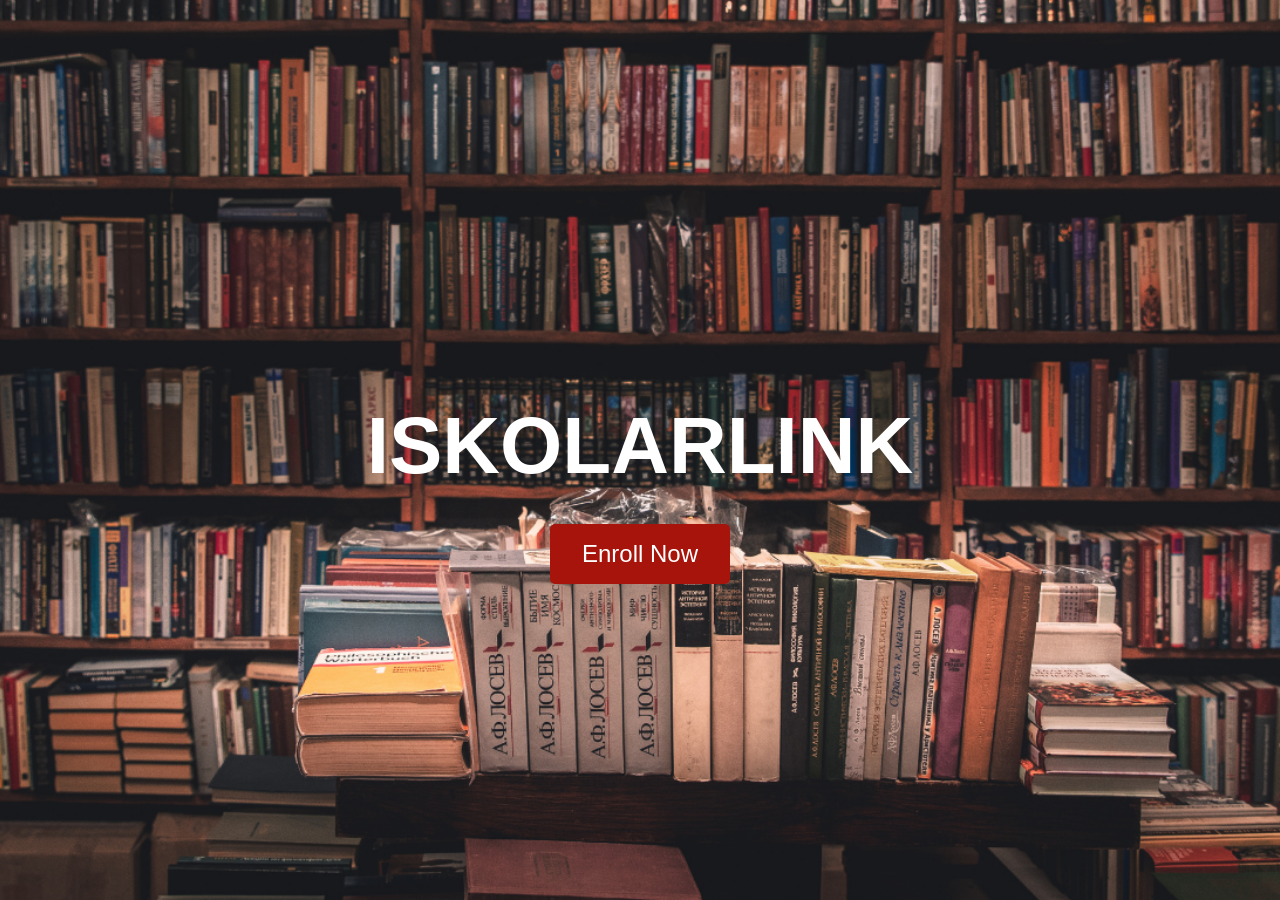
==== index.html @ 621fbd36 "landing" ====
<html>
    <head>
        <title>IskolarLink</title>
        <link rel="stylesheet" href="./styles/index.css">
    </head>
    <body>
        <h1 class="title">ISKOLARLINK</h1>
        <button class="EnrollNow">Enroll Now</button>
    </body>
</html>
---- styles/index.css ----
*{
    margin: 0;
    padding: 0;
    box-sizing: border-box;
}
body{
    font-family: 'Segoe UI', Tahoma, Geneva, Verdana, sans-serif;
    background-image: url("../assets/IskolarLinkBanner.png");
    background-size: cover;
    background-position: center;
    background-repeat: no-repeat;
}
.title{
    color: white;
    font-size: 5rem;
    text-align: center;
    padding-top: 25rem;
}
.EnrollNow{
    display: block;
    margin: 2rem auto;
    padding: 1rem 2rem;
    font-size: 1.5rem;
    color: white;
    background-color: #a6140c;
    border: none;
    border-radius: 5px;
    cursor: pointer;
}
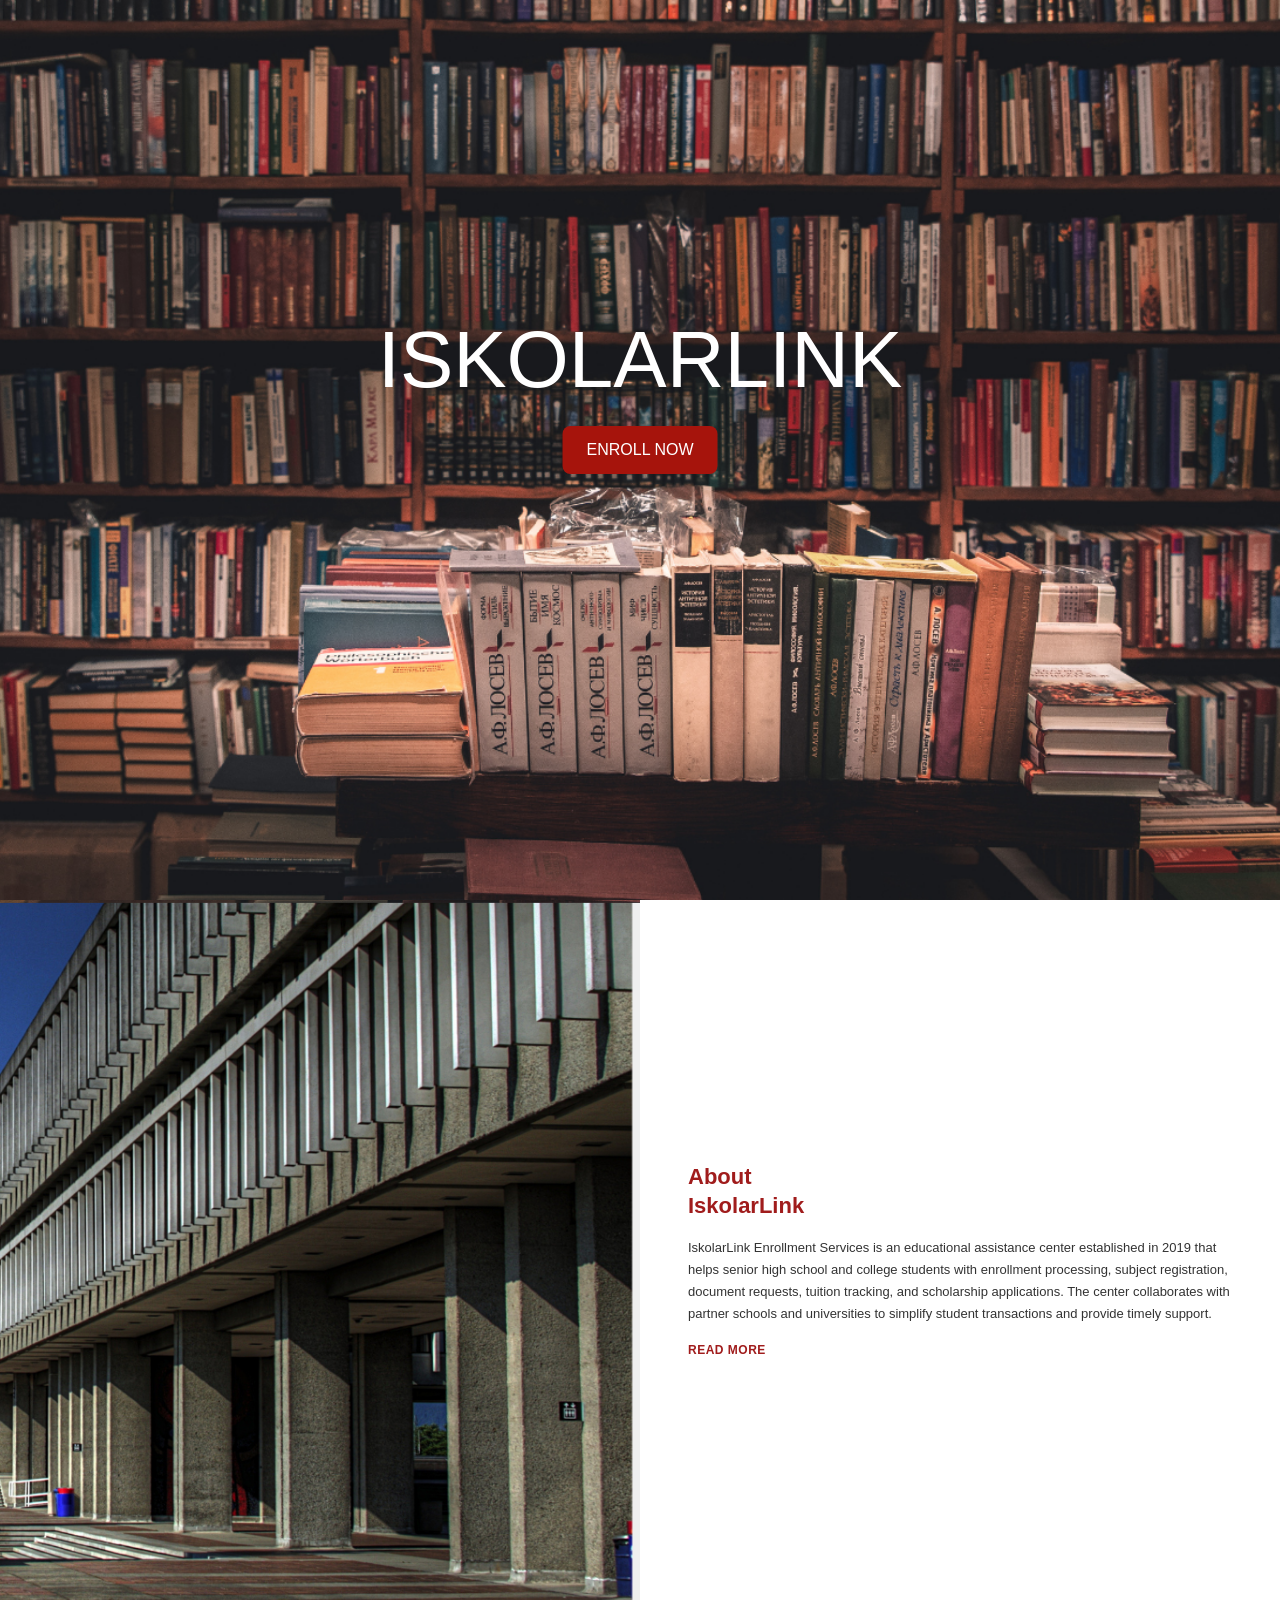
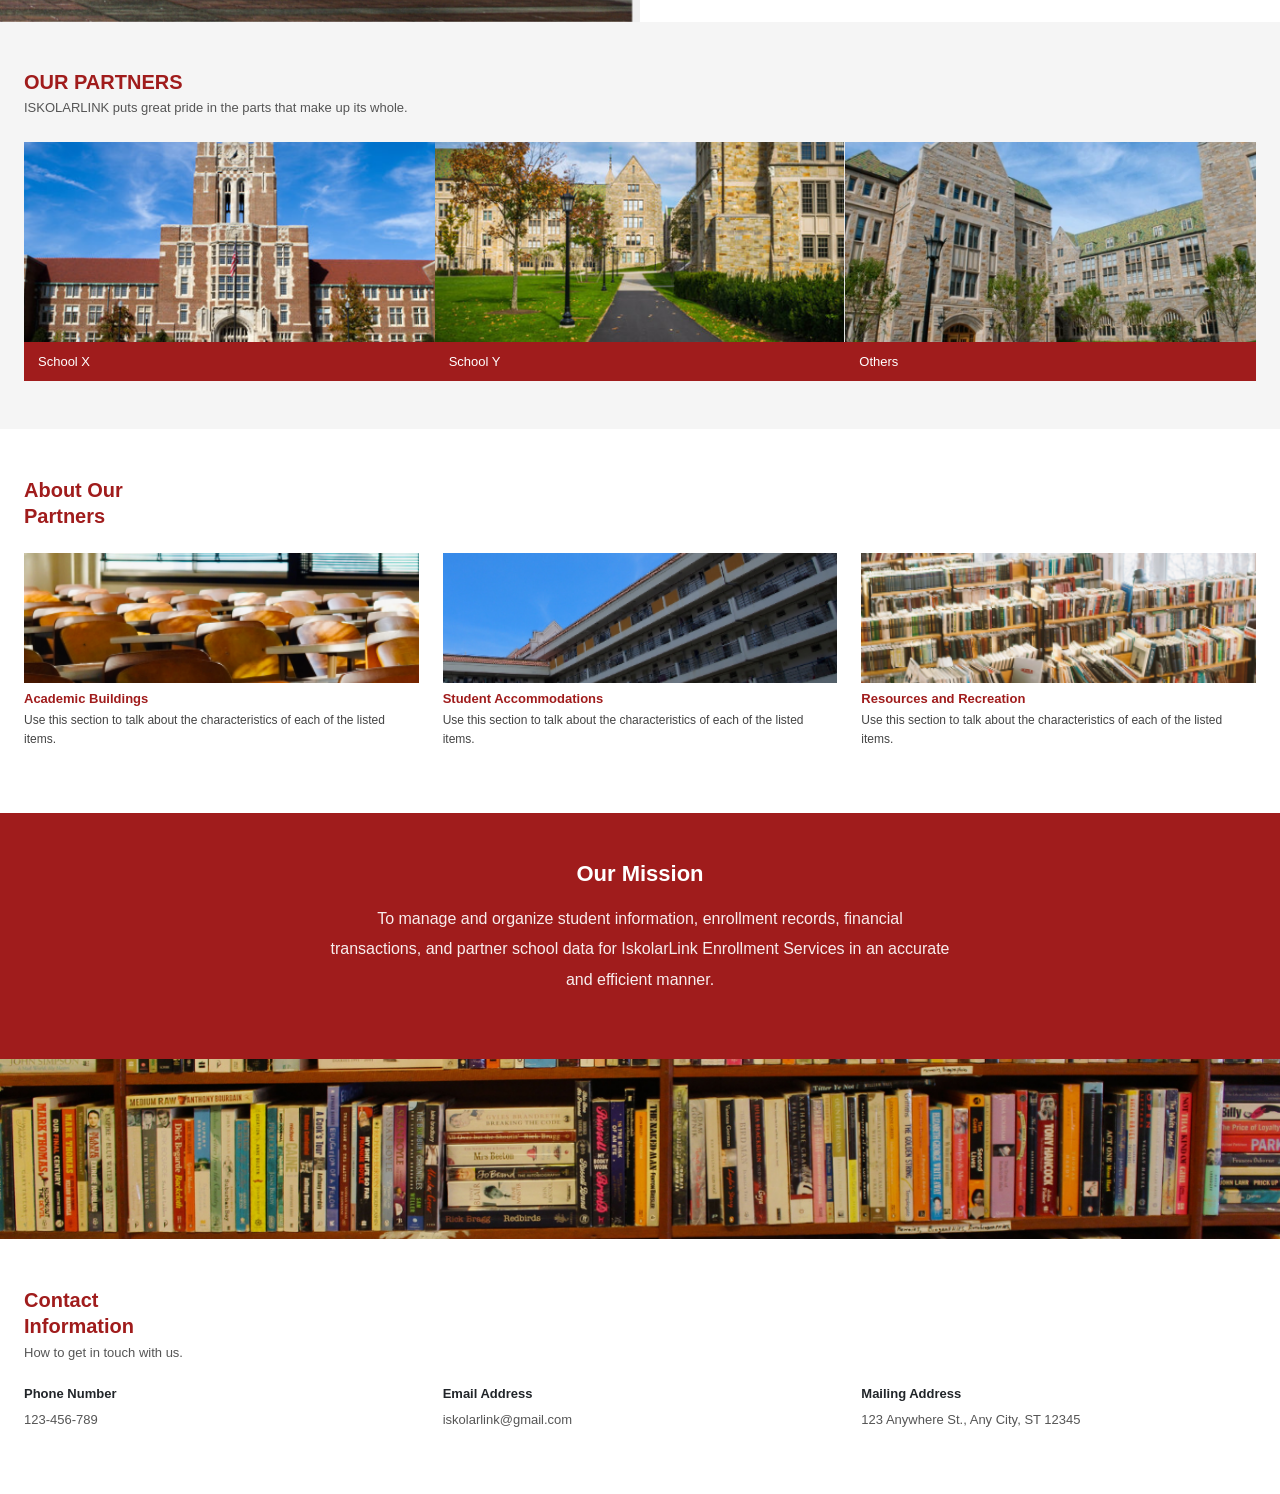
==== commit 22a58659: "Homepage" ====
--- a/index.html
+++ b/index.html
@@ -1,10 +1,106 @@
-<html>
-    <head>
-        <title>IskolarLink</title>
-        <link rel="stylesheet" href="./styles/index.css">
-    </head>
-    <body>
-        <h1 class="title">ISKOLARLINK</h1>
-        <button class="EnrollNow">Enroll Now</button>
-    </body>
+<!DOCTYPE html>
+<html lang="en">
+<head>
+  <meta charset="UTF-8">
+  <meta name="viewport" content="width=device-width, initial-scale=1.0">
+  <title>IskolarLink Enrollment Services</title>
+  <link href="https://cdn.jsdelivr.net/npm/bootstrap@5.3.3/dist/css/bootstrap.min.css" rel="stylesheet">
+  <link rel="stylesheet" href="./styles/index.css">
+</head>
+<body>
+
+  <!-- Hero -->
+  <div class="hero-container">
+  <img src="../assets/IskolarLinkBanner.png" alt="Bookshelf" class="hero-img">
+  <h1 class="title">ISKOLARLINK</h1>
+  <button class="enroll-btn">ENROLL NOW</button>
+</div>
+
+  <!-- About Section -->
+  <div class="row g-0">
+    <div class="col-md-6">
+      <img src="../assets/IskolarLinkAbout.png" alt="Building" class="about-img">
+    </div>
+    <div class="col-md-6 bg-white p-4 p-lg-5 d-flex flex-column justify-content-center">
+      <h2 class="text-darkred fw-bold mb-3" style="font-size:22px; line-height:1.3;">About<br>IskolarLink</h2>
+      <p style="font-size:13px; line-height:1.7; color:#333;">IskolarLink Enrollment Services is an educational assistance center established in 2019 that helps senior high school and college students with enrollment processing, subject registration, document requests, tuition tracking, and scholarship applications. The center collaborates with partner schools and universities to simplify student transactions and provide timely support.</p>
+      <a href="#" class="read-more">READ MORE</a>
+    </div>
+  </div>
+
+  <!-- Our Partners -->
+  <div class="px-4 py-5" style="background:#f5f5f5;">
+    <h2 class="text-darkred fw-bold text-uppercase mb-1" style="font-size:20px;">OUR PARTNERS</h2>
+    <p class="mb-4" style="font-size:13px; color:#555;">ISKOLARLINK puts great pride in the parts that make up its whole.</p>
+    <div class="row g-0">
+      <div class="col-md-4">
+        <img src="../assets/IskolarLinkSchoolX.png" alt="School X" class="partner-img">
+        <div class="partner-label">School X</div>
+      </div>
+      <div class="col-md-4">
+        <img src="../assets/IskolarLinkSchoolY.png" alt="School Y" class="partner-img">
+        <div class="partner-label">School Y</div>
+      </div>
+      <div class="col-md-4">
+        <img src="../assets/IskolarLinkSchoolOthers.png" alt="Others" class="partner-img">
+        <div class="partner-label">Others</div>
+      </div>
+    </div>
+  </div>
+
+  <!-- About Our Partners -->
+  <div class="px-4 py-5 bg-white">
+    <h2 class="text-darkred fw-bold mb-4" style="font-size:20px; line-height:1.3;">About Our<br>Partners</h2>
+    <div class="row g-4">
+      <div class="col-md-4">
+        <img src="../assets/IskolarLinkPartners1.png" alt="Academic Buildings" class="ap-img mb-2">
+        <h4 class="ap-title mb-1">Academic Buildings</h4>
+        <p style="font-size:12px; color:#444; line-height:1.6;">Use this section to talk about the characteristics of each of the listed items.</p>
+      </div>
+      <div class="col-md-4">
+        <img src="../assets/IskolarLinkPartners2.png" alt="Student Accommodations" class="ap-img mb-2">
+        <h4 class="ap-title mb-1">Student Accommodations</h4>
+        <p style="font-size:12px; color:#444; line-height:1.6;">Use this section to talk about the characteristics of each of the listed items.</p>
+      </div>
+      <div class="col-md-4">
+        <img src="../assets/IskolarLinkPartners3.png" alt="Resources and Recreation" class="ap-img mb-2">
+        <h4 class="ap-title mb-1">Resources and Recreation</h4>
+        <p style="font-size:12px; color:#444; line-height:1.6;">Use this section to talk about the characteristics of each of the listed items.</p>
+      </div>
+    </div>
+  </div>
+
+  <!-- Mission -->
+  <div class="bg-darkred text-white text-center py-5 px-4">
+    <h2 class="fw-bold mb-3" style="font-size:22px;">Our Mission</h2>
+    <p class="mx-auto" style="font-size:16px; line-height:1.9; max-width:620px; color:rgba(255,255,255,0.92);">
+      To manage and organize student information, enrollment records, financial transactions, and partner school data for IskolarLink Enrollment Services in an accurate and efficient manner.
+    </p>
+  </div>
+
+  <!-- Footer Banner -->
+  <img src="../assets/IskolarLinkFooter.png" alt="Books" class="footer-banner">
+
+  <!-- Contact -->
+  <div class="px-4 py-5 bg-white">
+    <h2 class="text-darkred fw-bold mb-1" style="font-size:20px; line-height:1.3;">Contact<br>Information</h2>
+    <p class="mb-4" style="font-size:13px; color:#555;">How to get in touch with us.</p>
+    <div class="row g-4">
+      <div class="col-md-4">
+        <h6 class="fw-bold" style="font-size:13px;">Phone Number</h6>
+        <p style="font-size:13px; color:#555;">123-456-789</p>
+      </div>
+      <div class="col-md-4">
+        <h6 class="fw-bold" style="font-size:13px;">Email Address</h6>
+        <p style="font-size:13px; color:#555;">iskolarlink@gmail.com</p>
+      </div>
+      <div class="col-md-4">
+        <h6 class="fw-bold" style="font-size:13px;">Mailing Address</h6>
+        <p style="font-size:13px; color:#555;">123 Anywhere St., Any City, ST 12345</p>
+      </div>
+    </div>
+  </div>
+
+  <script src="https://cdn.jsdelivr.net/npm/bootstrap@5.3.3/dist/js/bootstrap.bundle.min.js"></script>
+</body>
 </html>
--- a/styles/index.css
+++ b/styles/index.css
@@ -1,29 +1,72 @@
-*{
-    margin: 0;
-    padding: 0;
-    box-sizing: border-box;
+body { font-family: Arial, sans-serif; }
+    .text-darkred { color: #A01C1C; }
+    .bg-darkred { background-color: #A01C1C; }
+    .hero-img { width: 100%; height: 100vh; object-fit: cover; display: block; }
+    .about-img { width: 100%; height: 100%; min-height: 280px; object-fit: cover; display: block; }
+    .partner-img { width: 100%; height: 200px; object-fit: cover; display: block; }
+    .ap-img { width: 100%; height: 130px; object-fit: cover; display: block; }
+    .footer-banner { width: 100%; height: 180px; object-fit: cover; display: block; }
+    .read-more { color: #A01C1C; font-size: 12px; font-weight: 700; text-decoration: none; text-transform: uppercase; letter-spacing: 0.5px; }
+    .partner-label { background-color: #A01C1C; color: white; padding: 10px 14px; font-size: 13px; font-weight: 500; }
+    .ap-title { color: #A01C1C; font-size: 13px; font-weight: 700; }
+    .hero-container {
+  position: relative;
+  width: 100%;
 }
-body{
-    font-family: 'Segoe UI', Tahoma, Geneva, Verdana, sans-serif;
-    background-image: url("../assets/IskolarLinkBanner.png");
-    background-size: cover;
-    background-position: center;
-    background-repeat: no-repeat;
+
+.hero-img {
+  width: 100%;
+  display: block;
 }
+
+.enroll-btn {
+  position: absolute;
+  top: 50%;   
+  left: 50%;       
+  transform: translate(-50%, -50%);
+  animation: fade-in-top-btn 1s ease-out;
+  padding: 12px 24px;
+  font-size: 16px;
+  background-color: #a6140c;
+  color: white;
+  border: none;
+  cursor: pointer;
+  border-radius: 8px;
+}
+
 .title{
-    color: white;
-    font-size: 5rem;
-    text-align: center;
-    padding-top: 25rem;
+    position: absolute;
+  top: 50%;   
+  left: 50%;       
+  transform: translate(-50%, -125%);
+  animation: fade-in-top 1s ease-out;
+  padding: 12px 24px;
+  font-size: 5rem;
+  color: white;
+  border: none;
+  cursor: pointer;
+  border-radius: 8px;
 }
-.EnrollNow{
-    display: block;
-    margin: 2rem auto;
-    padding: 1rem 2rem;
-    font-size: 1.5rem;
-    color: white;
-    background-color: #a6140c;
-    border: none;
-    border-radius: 5px;
-    cursor: pointer;
+
+
+@keyframes fade-in-top {
+    0% {
+        opacity: 0;
+        transform: translate(-50%,-175%);
+    }
+    100% {
+        opacity: 1;
+        transform: translate(-50%, -125%);
+    }
+}
+
+@keyframes fade-in-top-btn {
+    0% {
+        opacity: 0;
+        transform: translate(-50%, -100%);
+    }
+    100% {
+        opacity: 1;
+        transform: translate(-50%, -50%);
+    }
 }
